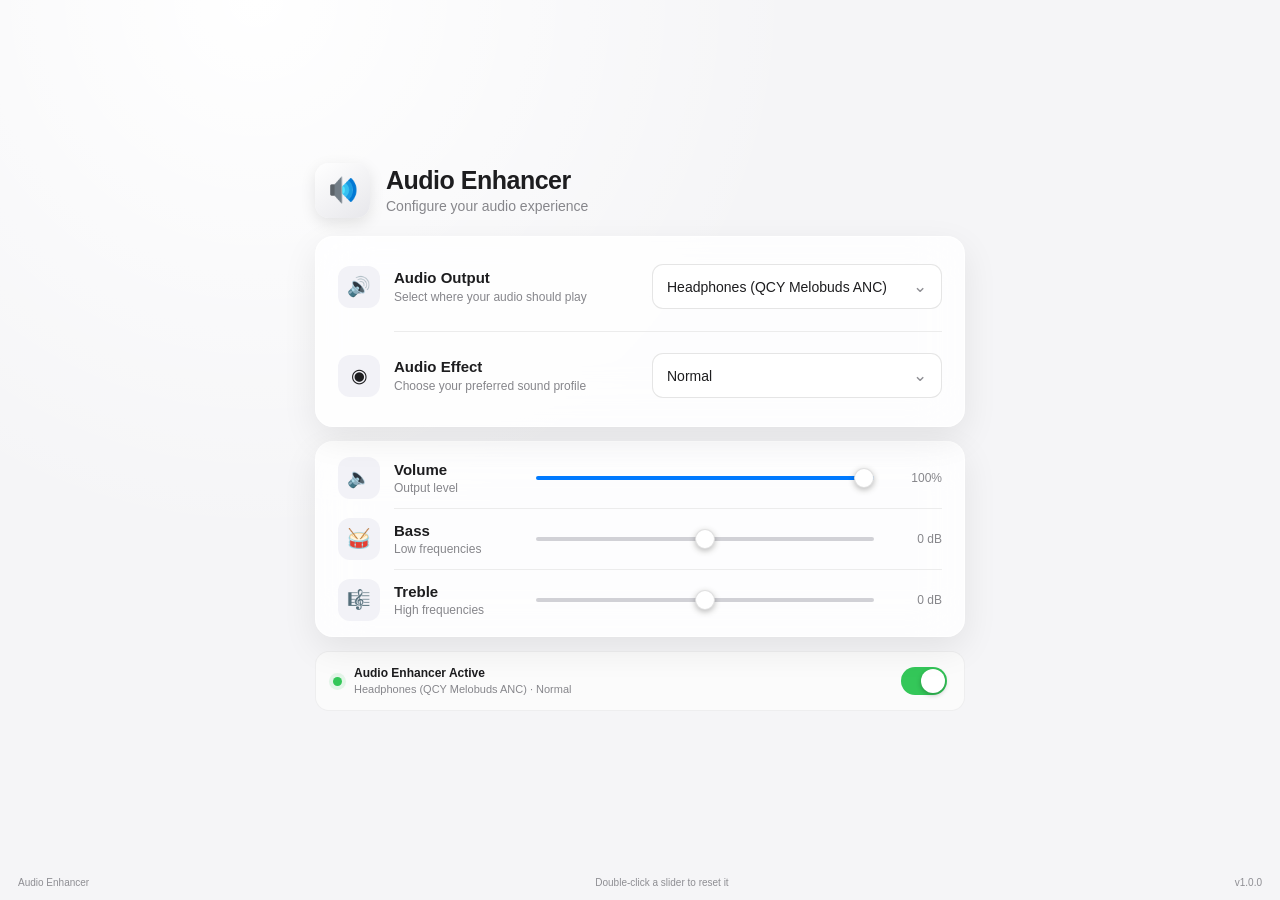
==== ui/index.html @ 145a3c52 "first commit" ====
<!DOCTYPE html>
<html lang="en">
<head>
    <meta charset="UTF-8">
    <meta name="viewport" content="width=device-width, initial-scale=1.0">

    <title>Audio Enhancer</title>

    <link rel="stylesheet" href="style.css">
</head>

<body>

    <div class="app">

        <!-- Main Content -->
        <main>

            <div class="header">
                <div class="app-icon">
                    <img src="icon.png" alt="">
                </div>

                <div>
                    <h1>Audio Enhancer</h1>
                    <p>Configure your audio experience</p>
                </div>
            </div>


            <!-- Settings Card -->
            <section class="settings-card">

                <!-- Audio Output -->
                <div class="setting">

                    <div class="setting-info">
                        <div class="setting-icon speaker">
                            <span>🔊</span>
                        </div>

                        <div>
                            <h2>Audio Output</h2>
                            <p>Select where your audio should play</p>
                        </div>
                    </div>

                    <div class="custom-select" id="outputSelect">

                        <button class="select-button">
                            <span id="outputValue">Detecting devices…</span>
                            <span class="chevron">⌄</span>
                        </button>

                        <!-- filled by updateAudioDevices() -->
                        <div class="dropdown-menu"></div>
                    </div>

                </div>


                <div class="divider"></div>


                <!-- Audio Effect -->
                <div class="setting">

                    <div class="setting-info">

                        <div class="setting-icon effect">
                            <span>◉</span>
                        </div>

                        <div>
                            <h2>Audio Effect</h2>
                            <p>Choose your preferred sound profile</p>
                        </div>

                    </div>


                    <div class="custom-select" id="effectSelect">

                        <button class="select-button">
                            <span id="effectValue">Normal</span>
                            <span class="chevron">⌄</span>
                        </button>


                        <div class="dropdown-menu">

                            <div class="dropdown-item active" data-value="Normal">
                                <div>
                                    <strong>Normal</strong>
                                    <small>Natural sound</small>
                                </div>
                                <span class="check">✓</span>
                            </div>

                            <div class="dropdown-item" data-value="3D">
                                <div>
                                    <strong>3D</strong>
                                    <small>Immersive spatial sound</small>
                                </div>
                                <span class="check">✓</span>
                            </div>

                            <div class="dropdown-item" data-value="Balanced">
                                <div>
                                    <strong>Balanced</strong>
                                    <small>Enhanced balanced audio</small>
                                </div>
                                <span class="check">✓</span>
                            </div>

                        </div>

                    </div>

                </div>

            </section>


            <!-- Sound Card: volume / bass / treble -->
            <section class="settings-card sound-card">

                <div class="slider-row">
                    <div class="setting-icon">🔈</div>
                    <div class="slider-label">
                        <h2>Volume</h2>
                        <p>Output level</p>
                    </div>
                    <input type="range" class="range" id="volume" min="0" max="100" step="1" value="100" data-default="100">
                    <span class="slider-value" id="volumeValue">100%</span>
                </div>

                <div class="divider"></div>

                <div class="slider-row">
                    <div class="setting-icon">🥁</div>
                    <div class="slider-label">
                        <h2>Bass</h2>
                        <p>Low frequencies</p>
                    </div>
                    <input type="range" class="range" id="bass" min="-10" max="10" step="1" value="0" data-default="0">
                    <span class="slider-value" id="bassValue">0 dB</span>
                </div>

                <div class="divider"></div>

                <div class="slider-row">
                    <div class="setting-icon">🎼</div>
                    <div class="slider-label">
                        <h2>Treble</h2>
                        <p>High frequencies</p>
                    </div>
                    <input type="range" class="range" id="treble" min="-10" max="10" step="1" value="0" data-default="0">
                    <span class="slider-value" id="trebleValue">0 dB</span>
                </div>

            </section>


            <!-- Current Status + Power -->
            <section class="status-card">

                <div class="status-left">

                    <div class="status-indicator idle" id="statusDot"></div>

                    <div class="status-text">
                        <span class="status-title" id="statusTitle">Starting…</span>
                        <span class="status-description" id="statusText">Please wait</span>
                    </div>

                </div>

                <label class="switch" title="Turn Audio Enhancer on / off">
                    <input type="checkbox" id="powerToggle">
                    <span class="slider"></span>
                </label>

            </section>

        </main>


        <!-- Footer -->
        <footer>
            <span>Audio Enhancer</span>
            <span>Double-click a slider to reset it</span>
            <span>v1.0.0</span>
        </footer>

    </div>


    <script src="script.js"></script>

</body>
</html>
---- ui/style.css ----
* {
    box-sizing: border-box;
    margin: 0;
    padding: 0;
}


:root {
    --background: #f5f5f7;
    --card: rgba(255, 255, 255, 0.82);

    --text: #1d1d1f;
    --secondary: #86868b;

    --border: rgba(0, 0, 0, 0.08);

    --blue: #007aff;
    --green: #34c759;
    --red: #ff3b30;
    --gray: #8e8e93;

    --shadow: 0 12px 35px rgba(0, 0, 0, 0.08);

    font-family:
        -apple-system,
        BlinkMacSystemFont,
        "SF Pro Display",
        "SF Pro Text",
        "Segoe UI",
        sans-serif;
}


body {
    width: 100vw;
    height: 100vh;

    overflow-x: hidden;
    overflow-y: auto;

    cursor: default;
    user-select: none;
    -webkit-user-select: none;

    background:
        radial-gradient(
            circle at 20% 0%,
            #ffffff 0%,
            transparent 40%
        ),
        var(--background);

    color: var(--text);
}


/* =========================
   APP
========================= */

.app {
    width: 100%;
    height: 100%;

    display: flex;
    flex-direction: column;
}


/* =========================
   MAIN
========================= */

main {
    width: min(650px, calc(100% - 48px));

    margin: auto;

    padding: 25px 0 15px;
}


/* =========================
   HEADER
========================= */

.header {
    display: flex;

    align-items: center;

    gap: 16px;

    margin-bottom: 18px;
}


.app-icon {
    width: 55px;
    height: 55px;

    display: flex;

    justify-content: center;
    align-items: center;

    border-radius: 14px;

    background:
        linear-gradient(
            145deg,
            #ffffff,
            #e7e7eb
        );

    box-shadow: 0 5px 15px rgba(0, 0, 0, 0.1);

    font-size: 27px;
}


.app-icon img {
    width: 34px;
    height: 34px;

    display: block;

    -webkit-user-drag: none;
}


.header h1 {
    font-size: 25px;

    letter-spacing: -0.5px;
}


.header p {
    margin-top: 3px;

    font-size: 14px;

    color: var(--secondary);
}


/* =========================
   SETTINGS CARD
========================= */

/*
   FIX: backdrop-filter creates a stacking context on every card,
   so the dropdown's z-index only worked INSIDE its own card and
   the next card (Volume) painted on top of it.
   Giving the top card a higher z-index than the cards below it
   lets the dropdown overlap them.
*/
.settings-card {
    position: relative;
    z-index: 20;

    padding: 6px 22px;

    background: var(--card);

    border: 1px solid rgba(255, 255, 255, 0.7);

    border-radius: 18px;

    box-shadow: var(--shadow);

    backdrop-filter: blur(25px);
    -webkit-backdrop-filter: blur(25px);
}


.setting {
    min-height: 88px;

    display: flex;

    align-items: center;

    justify-content: space-between;

    gap: 24px;
}


.setting-info {
    display: flex;

    align-items: center;

    gap: 14px;

    min-width: 0;
}


.setting-icon {
    width: 42px;
    height: 42px;

    flex-shrink: 0;

    display: flex;

    align-items: center;
    justify-content: center;

    border-radius: 12px;

    background: #f2f2f7;

    font-size: 19px;
}


.setting h2 {
    font-size: 15px;

    font-weight: 600;
}


.setting p {
    margin-top: 4px;

    font-size: 12px;

    color: var(--secondary);
}


/* =========================
   DIVIDER
========================= */

.divider {
    height: 1px;

    background: rgba(0, 0, 0, 0.07);

    margin-left: 56px;
}


/* =========================
   CUSTOM SELECT
========================= */

.custom-select {
    position: relative;

    flex-shrink: 0;

    width: 290px;
}


.select-button {
    width: 100%;

    height: 45px;

    padding: 0 14px;

    display: flex;

    align-items: center;

    justify-content: space-between;

    gap: 8px;

    border: 1px solid rgba(0, 0, 0, 0.1);

    border-radius: 11px;

    background: rgba(255, 255, 255, 0.9);

    color: var(--text);

    font-size: 14px;

    cursor: pointer;

    transition: 0.2s ease;
}


.select-button > span:first-child {
    overflow: hidden;

    text-align: left;
    text-overflow: ellipsis;
    white-space: nowrap;
}


.select-button:hover {
    border-color: rgba(0, 122, 255, 0.35);

    background: #fff;
}


.select-button:active {
    transform: scale(0.98);
}


.chevron {
    flex-shrink: 0;

    font-size: 17px;

    color: #8e8e93;

    transition: transform 0.2s ease;
}


.custom-select.open .chevron {
    transform: rotate(180deg);
}


/* =========================
   DROPDOWN
========================= */

.dropdown-menu {
    position: absolute;

    z-index: 100;

    top: calc(100% + 7px);

    left: 0;

    width: 100%;

    max-height: 270px;

    overflow-y: auto;

    padding: 6px;

    opacity: 0;

    visibility: hidden;

    pointer-events: none;

    transform:
        translateY(-6px)
        scale(0.98);

    transform-origin: top;

    background: rgba(255, 255, 255, 0.98);

    border: 1px solid rgba(0, 0, 0, 0.08);

    border-radius: 13px;

    box-shadow: 0 15px 35px rgba(0, 0, 0, 0.14);

    backdrop-filter: blur(25px);
    -webkit-backdrop-filter: blur(25px);

    transition:
        opacity 0.16s ease,
        transform 0.16s ease,
        visibility 0.16s ease;
}


.custom-select.open .dropdown-menu {
    opacity: 1;

    visibility: visible;

    pointer-events: auto;

    transform:
        translateY(0)
        scale(1);
}


.dropdown-item {
    min-height: 50px;

    padding: 8px 10px;

    display: flex;

    align-items: center;

    gap: 10px;

    border-radius: 9px;

    cursor: pointer;

    transition: background 0.15s ease;
}


.dropdown-item:hover {
    background: #f2f2f7;
}


.dropdown-item.active {
    background: #f2f2f7;
}


.dropdown-item div {
    flex: 1;

    min-width: 0;
}


.dropdown-item strong {
    display: block;

    overflow: hidden;

    font-size: 13px;

    font-weight: 500;

    text-overflow: ellipsis;
    white-space: nowrap;
}


.dropdown-item small {
    display: block;

    margin-top: 2px;

    font-size: 10px;

    color: #8e8e93;
}


.device-icon {
    width: 28px;

    flex-shrink: 0;

    text-align: center;

    font-size: 17px;
}


.check {
    color: var(--blue);

    font-size: 15px;

    opacity: 0;
}


.dropdown-item.active .check {
    opacity: 1;
}


.dropdown-empty {
    padding: 14px 10px;

    font-size: 12px;

    color: var(--secondary);
}


/* =========================
   SOUND CARD (sliders)
========================= */

.sound-card {
    margin-top: 14px;

    /* sits BELOW the settings card so the dropdown can overlap it */
    z-index: 10;
}


.slider-row {
    min-height: 60px;

    display: flex;

    align-items: center;

    gap: 14px;
}


.slider-label {
    width: 128px;

    flex-shrink: 0;
}


.slider-label h2 {
    font-size: 15px;

    font-weight: 600;
}


.slider-label p {
    margin-top: 3px;

    font-size: 12px;

    color: var(--secondary);
}


.range {
    -webkit-appearance: none;
    appearance: none;

    flex: 1;

    height: 4px;

    border-radius: 2px;

    background: #d1d1d6;

    outline: none;

    cursor: pointer;
}


.range::-webkit-slider-thumb {
    -webkit-appearance: none;
    appearance: none;

    width: 20px;
    height: 20px;

    border-radius: 50%;

    background: #fff;

    border: 1px solid rgba(0, 0, 0, 0.12);

    box-shadow: 0 2px 6px rgba(0, 0, 0, 0.28);

    transition: transform 0.12s ease;
}


.range:active::-webkit-slider-thumb {
    transform: scale(1.12);
}


.slider-value {
    width: 54px;

    flex-shrink: 0;

    text-align: right;

    font-size: 12px;

    font-variant-numeric: tabular-nums;

    color: var(--secondary);
}


/* =========================
   STATUS CARD
========================= */

.status-card {
    position: relative;
    z-index: 1;

    margin-top: 14px;

    padding: 14px 17px;

    display: flex;

    align-items: center;

    justify-content: space-between;

    gap: 16px;

    border-radius: 14px;

    background: rgba(255, 255, 255, 0.55);

    border: 1px solid rgba(0, 0, 0, 0.05);
}


.status-left {
    display: flex;

    align-items: center;

    gap: 12px;

    min-width: 0;
}


.status-indicator {
    width: 9px;
    height: 9px;

    flex-shrink: 0;

    border-radius: 50%;

    transition:
        background 0.2s ease,
        box-shadow 0.2s ease;
}


.status-indicator.active {
    background: var(--green);

    box-shadow: 0 0 0 4px rgba(52, 199, 89, 0.12);
}


.status-indicator.idle {
    background: var(--gray);

    box-shadow: 0 0 0 4px rgba(142, 142, 147, 0.14);
}


.status-indicator.error {
    background: var(--red);

    box-shadow: 0 0 0 4px rgba(255, 59, 48, 0.14);
}


.status-text {
    display: flex;

    flex-direction: column;

    gap: 2px;

    min-width: 0;
}


.status-title {
    font-size: 12px;

    font-weight: 600;
}


.status-description {
    font-size: 11px;

    line-height: 1.35;

    color: var(--secondary);
}


/* =========================
   POWER SWITCH
========================= */

.switch {
    position: relative;

    flex-shrink: 0;

    width: 46px;
    height: 28px;

    cursor: pointer;
}


.switch input {
    position: absolute;

    opacity: 0;

    width: 0;
    height: 0;
}


.slider {
    position: absolute;

    inset: 0;

    border-radius: 14px;

    background: #d1d1d6;

    transition: background 0.2s ease;
}


.slider::before {
    content: "";

    position: absolute;

    top: 2px;
    left: 2px;

    width: 24px;
    height: 24px;

    border-radius: 50%;

    background: #fff;

    box-shadow: 0 2px 5px rgba(0, 0, 0, 0.25);

    transition: transform 0.2s ease;
}


.switch input:checked + .slider {
    background: var(--green);
}


.switch input:checked + .slider::before {
    transform: translateX(18px);
}


/* =========================
   FOOTER
========================= */

footer {
    height: 36px;

    display: flex;

    align-items: center;

    justify-content: space-between;

    padding: 0 18px;

    color: #8e8e93;

    font-size: 10px;
}
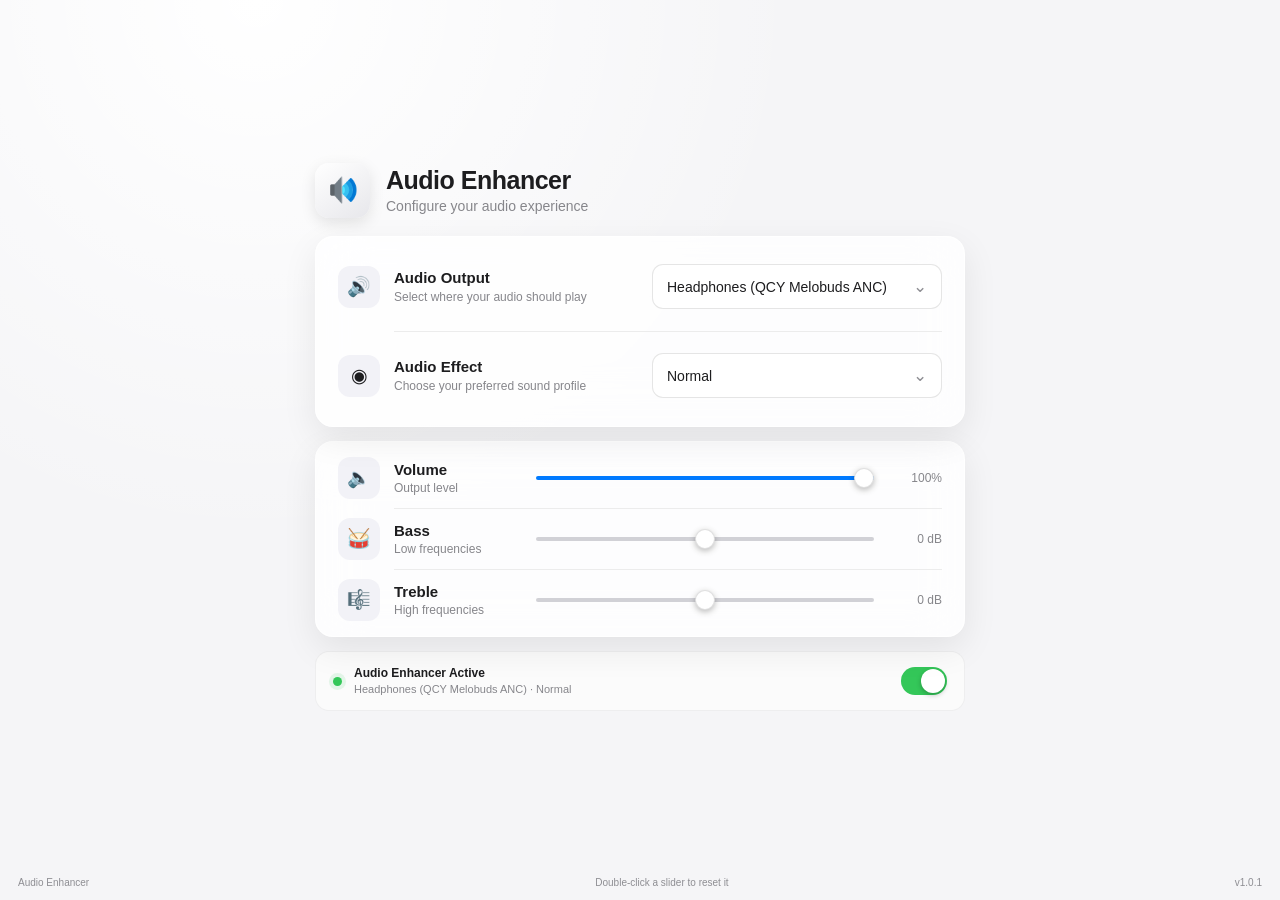
==== commit c6de926c: "updated to 1.0.2" ====
--- a/ui/index.html
+++ b/ui/index.html
@@ -190,7 +190,7 @@
         <footer>
             <span>Audio Enhancer</span>
             <span>Double-click a slider to reset it</span>
-            <span>v1.0.0</span>
+            <span>v1.0.1</span>
         </footer>
 
     </div>
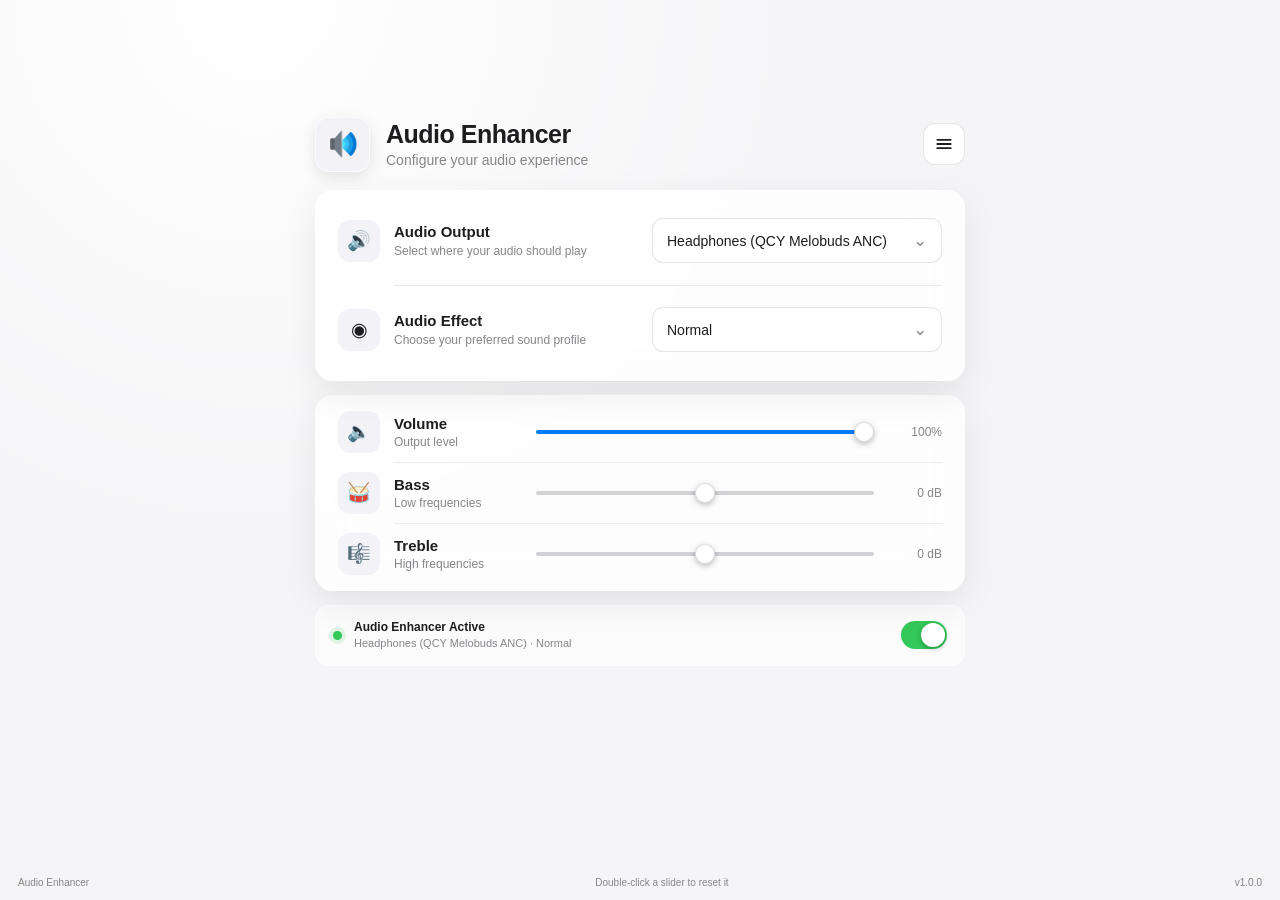
==== commit ce2cd6d3: "updated to version 1.0.2 and implemented themes and dark mode and light mode" ====
--- a/ui/index.html
+++ b/ui/index.html
@@ -1,202 +1,435 @@
-<!DOCTYPE html>
-<html lang="en">
-<head>
-    <meta charset="UTF-8">
-    <meta name="viewport" content="width=device-width, initial-scale=1.0">
+<!doctype html>
+<html lang="en" data-theme="default" data-mode="light">
+  <head>
+    <meta charset="UTF-8" />
+    <meta name="viewport" content="width=device-width, initial-scale=1.0" />
 
     <title>Audio Enhancer</title>
 
-    <link rel="stylesheet" href="style.css">
-</head>
-
-<body>
-
+    <link rel="stylesheet" href="style.css" />
+  </head>
+
+  <body>
     <div class="app">
-
-        <!-- Main Content -->
-        <main>
-
-            <div class="header">
-                <div class="app-icon">
-                    <img src="icon.png" alt="">
+      <main>
+        <!-- =====================================================
+                 MAIN VIEW
+            ====================================================== -->
+        <div id="viewMain" class="view">
+          <div class="header">
+            <div class="app-icon">
+              <img src="icon.png" alt="" />
+            </div>
+
+            <div class="header-text">
+              <h1>Audio Enhancer</h1>
+              <p>Configure your audio experience</p>
+            </div>
+
+            <!-- Hamburger menu -->
+            <div class="menu-wrap" id="menuWrap">
+              <button
+                class="icon-btn"
+                id="menuBtn"
+                type="button"
+                title="Menu"
+                aria-label="Menu"
+              >
+                <svg
+                  width="20"
+                  height="20"
+                  viewBox="0 0 24 24"
+                  fill="none"
+                  stroke="currentColor"
+                  stroke-width="2.2"
+                  stroke-linecap="round"
+                >
+                  <path d="M4 7h16M4 12h16M4 17h16" />
+                </svg>
+                <span class="badge" id="menuBadge" hidden></span>
+              </button>
+
+              <div class="menu" id="menu">
+                <button type="button" data-go="top">
+                   Settings
+                </button>
+                <button type="button" data-go="updates">
+                   Check for updates
+                </button>
+                <button type="button" data-go="about">
+                   About
+                </button>
+              </div>
+            </div>
+          </div>
+
+          <!-- New version banner (shown when an update was found) -->
+          <div class="update-banner" id="updateBanner" hidden>
+            <span class="ub-text" id="updateBannerText"
+              >A new version is available</span
+            >
+            <button type="button" class="btn small" id="updateBannerBtn">
+              View
+            </button>
+          </div>
+
+          <!-- Settings Card -->
+          <section class="settings-card">
+            <!-- Audio Output -->
+            <div class="setting">
+              <div class="setting-info">
+                <div class="setting-icon speaker">
+                  <span>🔊</span>
                 </div>
 
                 <div>
-                    <h1>Audio Enhancer</h1>
-                    <p>Configure your audio experience</p>
+                  <h2>Audio Output</h2>
+                  <p>Select where your audio should play</p>
                 </div>
-            </div>
-
-
-            <!-- Settings Card -->
-            <section class="settings-card">
-
-                <!-- Audio Output -->
-                <div class="setting">
-
-                    <div class="setting-info">
-                        <div class="setting-icon speaker">
-                            <span>🔊</span>
-                        </div>
-
-                        <div>
-                            <h2>Audio Output</h2>
-                            <p>Select where your audio should play</p>
-                        </div>
+              </div>
+
+              <div class="custom-select" id="outputSelect">
+                <button class="select-button">
+                  <span id="outputValue">Detecting devices…</span>
+                  <span class="chevron">⌄</span>
+                </button>
+
+                <!-- filled by updateAudioDevices() -->
+                <div class="dropdown-menu"></div>
+              </div>
+            </div>
+
+            <div class="divider"></div>
+
+            <!-- Audio Effect -->
+            <div class="setting">
+              <div class="setting-info">
+                <div class="setting-icon effect">
+                  <span>◉</span>
+                </div>
+
+                <div>
+                  <h2>Audio Effect</h2>
+                  <p>Choose your preferred sound profile</p>
+                </div>
+              </div>
+
+              <div class="custom-select" id="effectSelect">
+                <button class="select-button">
+                  <span id="effectValue">Normal</span>
+                  <span class="chevron">⌄</span>
+                </button>
+
+                <div class="dropdown-menu">
+                  <div class="dropdown-item active" data-value="Normal">
+                    <div>
+                      <strong>Normal</strong>
+                      <small>Natural sound</small>
                     </div>
-
-                    <div class="custom-select" id="outputSelect">
-
-                        <button class="select-button">
-                            <span id="outputValue">Detecting devices…</span>
-                            <span class="chevron">⌄</span>
-                        </button>
-
-                        <!-- filled by updateAudioDevices() -->
-                        <div class="dropdown-menu"></div>
+                    <span class="check">✓</span>
+                  </div>
+
+                  <div class="dropdown-item" data-value="3D">
+                    <div>
+                      <strong>3D</strong>
+                      <small>Immersive spatial sound</small>
                     </div>
-
+                    <span class="check">✓</span>
+                  </div>
+
+                  <div class="dropdown-item" data-value="Balanced">
+                    <div>
+                      <strong>Balanced</strong>
+                      <small>Enhanced balanced audio</small>
+                    </div>
+                    <span class="check">✓</span>
+                  </div>
                 </div>
-
-
-                <div class="divider"></div>
-
-
-                <!-- Audio Effect -->
-                <div class="setting">
-
-                    <div class="setting-info">
-
-                        <div class="setting-icon effect">
-                            <span>◉</span>
-                        </div>
-
-                        <div>
-                            <h2>Audio Effect</h2>
-                            <p>Choose your preferred sound profile</p>
-                        </div>
-
-                    </div>
-
-
-                    <div class="custom-select" id="effectSelect">
-
-                        <button class="select-button">
-                            <span id="effectValue">Normal</span>
-                            <span class="chevron">⌄</span>
-                        </button>
-
-
-                        <div class="dropdown-menu">
-
-                            <div class="dropdown-item active" data-value="Normal">
-                                <div>
-                                    <strong>Normal</strong>
-                                    <small>Natural sound</small>
-                                </div>
-                                <span class="check">✓</span>
-                            </div>
-
-                            <div class="dropdown-item" data-value="3D">
-                                <div>
-                                    <strong>3D</strong>
-                                    <small>Immersive spatial sound</small>
-                                </div>
-                                <span class="check">✓</span>
-                            </div>
-
-                            <div class="dropdown-item" data-value="Balanced">
-                                <div>
-                                    <strong>Balanced</strong>
-                                    <small>Enhanced balanced audio</small>
-                                </div>
-                                <span class="check">✓</span>
-                            </div>
-
-                        </div>
-
-                    </div>
-
-                </div>
-
-            </section>
-
-
-            <!-- Sound Card: volume / bass / treble -->
-            <section class="settings-card sound-card">
-
-                <div class="slider-row">
-                    <div class="setting-icon">🔈</div>
-                    <div class="slider-label">
-                        <h2>Volume</h2>
-                        <p>Output level</p>
-                    </div>
-                    <input type="range" class="range" id="volume" min="0" max="100" step="1" value="100" data-default="100">
-                    <span class="slider-value" id="volumeValue">100%</span>
-                </div>
-
-                <div class="divider"></div>
-
-                <div class="slider-row">
-                    <div class="setting-icon">🥁</div>
-                    <div class="slider-label">
-                        <h2>Bass</h2>
-                        <p>Low frequencies</p>
-                    </div>
-                    <input type="range" class="range" id="bass" min="-10" max="10" step="1" value="0" data-default="0">
-                    <span class="slider-value" id="bassValue">0 dB</span>
-                </div>
-
-                <div class="divider"></div>
-
-                <div class="slider-row">
-                    <div class="setting-icon">🎼</div>
-                    <div class="slider-label">
-                        <h2>Treble</h2>
-                        <p>High frequencies</p>
-                    </div>
-                    <input type="range" class="range" id="treble" min="-10" max="10" step="1" value="0" data-default="0">
-                    <span class="slider-value" id="trebleValue">0 dB</span>
-                </div>
-
-            </section>
-
-
-            <!-- Current Status + Power -->
-            <section class="status-card">
-
-                <div class="status-left">
-
-                    <div class="status-indicator idle" id="statusDot"></div>
-
-                    <div class="status-text">
-                        <span class="status-title" id="statusTitle">Starting…</span>
-                        <span class="status-description" id="statusText">Please wait</span>
-                    </div>
-
-                </div>
-
-                <label class="switch" title="Turn Audio Enhancer on / off">
-                    <input type="checkbox" id="powerToggle">
-                    <span class="slider"></span>
-                </label>
-
-            </section>
-
-        </main>
-
-
-        <!-- Footer -->
-        <footer>
-            <span>Audio Enhancer</span>
-            <span>Double-click a slider to reset it</span>
-            <span>v1.0.1</span>
-        </footer>
-
+              </div>
+            </div>
+          </section>
+
+          <!-- Sound Card: volume / bass / treble -->
+          <section class="settings-card sound-card">
+            <div class="slider-row">
+              <div class="setting-icon">🔈</div>
+              <div class="slider-label">
+                <h2>Volume</h2>
+                <p>Output level</p>
+              </div>
+              <input
+                type="range"
+                class="range"
+                id="volume"
+                min="0"
+                max="100"
+                step="1"
+                value="100"
+                data-default="100"
+              />
+              <span class="slider-value" id="volumeValue">100%</span>
+            </div>
+
+            <div class="divider"></div>
+
+            <div class="slider-row">
+              <div class="setting-icon">🥁</div>
+              <div class="slider-label">
+                <h2>Bass</h2>
+                <p>Low frequencies</p>
+              </div>
+              <input
+                type="range"
+                class="range"
+                id="bass"
+                min="-10"
+                max="10"
+                step="1"
+                value="0"
+                data-default="0"
+              />
+              <span class="slider-value" id="bassValue">0 dB</span>
+            </div>
+
+            <div class="divider"></div>
+
+            <div class="slider-row">
+              <div class="setting-icon">🎼</div>
+              <div class="slider-label">
+                <h2>Treble</h2>
+                <p>High frequencies</p>
+              </div>
+              <input
+                type="range"
+                class="range"
+                id="treble"
+                min="-10"
+                max="10"
+                step="1"
+                value="0"
+                data-default="0"
+              />
+              <span class="slider-value" id="trebleValue">0 dB</span>
+            </div>
+          </section>
+
+          <!-- Current Status + Power -->
+          <section class="status-card">
+            <div class="status-left">
+              <div class="status-indicator idle" id="statusDot"></div>
+
+              <div class="status-text">
+                <span class="status-title" id="statusTitle">Starting…</span>
+                <span class="status-description" id="statusText"
+                  >Please wait</span
+                >
+              </div>
+            </div>
+
+            <label class="switch power" title="Turn Audio Enhancer on / off">
+              <input type="checkbox" id="powerToggle" />
+              <span class="slider"></span>
+            </label>
+          </section>
+        </div>
+
+        <!-- =====================================================
+                 SETTINGS VIEW
+            ====================================================== -->
+        <div id="viewSettings" class="view" hidden>
+          <div class="header">
+            <button
+              class="icon-btn"
+              id="backBtn"
+              type="button"
+              title="Back"
+              aria-label="Back"
+            >
+              <svg
+                width="20"
+                height="20"
+                viewBox="0 0 24 24"
+                fill="none"
+                stroke="currentColor"
+                stroke-width="2.4"
+                stroke-linecap="round"
+                stroke-linejoin="round"
+              >
+                <path d="M15 5l-7 7 7 7" />
+              </svg>
+            </button>
+
+            <div class="header-text">
+              <h1>Settings</h1>
+              <p>Appearance, updates and about</p>
+            </div>
+          </div>
+
+          <!-- Appearance -->
+          <section class="settings-card pad" id="secAppearance">
+            <h3 class="section-title">Appearance</h3>
+
+            <div class="block">
+              <div class="block-head">
+                <h2>Mode</h2>
+                <p>Light, dark, or follow Windows</p>
+              </div>
+              <div class="segmented" id="modeSeg">
+                <button type="button" data-mode="system">System</button>
+                <button type="button" data-mode="light">Light</button>
+                <button type="button" data-mode="dark">Dark</button>
+              </div>
+            </div>
+
+            <div class="divider flush"></div>
+
+            <div class="block">
+              <div class="block-head">
+                <h2>Theme</h2>
+                <p>
+                  Every theme has a light and a dark version. The version
+                  follows the mode above.
+                </p>
+              </div>
+              <div class="theme-grid" id="themeGrid"></div>
+            </div>
+          </section>
+
+          <!-- General -->
+          <section class="settings-card pad" id="secGeneral">
+            <h3 class="section-title">General</h3>
+
+            <div class="row">
+              <div class="row-text">
+                <h2>Start with Windows</h2>
+                <p>Start hidden in the system tray when you sign in</p>
+              </div>
+              <label class="switch">
+                <input type="checkbox" id="autostartToggle" />
+                <span class="slider"></span>
+              </label>
+            </div>
+
+            <div class="divider flush"></div>
+
+            <div class="row">
+              <div class="row-text">
+                <h2>Check for updates automatically</h2>
+                <p>When the app starts, and every 12 hours while it runs</p>
+              </div>
+              <label class="switch">
+                <input type="checkbox" id="checkUpdatesToggle" />
+                <span class="slider"></span>
+              </label>
+            </div>
+          </section>
+
+          <!-- Updates -->
+          <section class="settings-card pad" id="secUpdates">
+            <h3 class="section-title">Updates</h3>
+
+            <div class="row">
+              <div class="row-text">
+                <h2>Current version</h2>
+                <p id="updStatus">Not checked yet</p>
+              </div>
+              <span class="pill" id="curVersion">v1.0.0</span>
+            </div>
+
+            <div class="progress" id="updProgress" hidden>
+              <div class="progress-bar" id="updProgressBar"></div>
+            </div>
+
+            <div class="notes" id="updNotes" hidden></div>
+
+            <div class="btn-row">
+              <button type="button" class="btn" id="btnCheck">
+                Check for updates
+              </button>
+              <button type="button" class="btn primary" id="btnInstall" hidden>
+                Download &amp; install
+              </button>
+              <button
+                type="button"
+                class="btn"
+                id="btnReleases"
+                data-url="https://github.com/mahfuz0712/audioEnhancer/releases"
+                hidden
+              >
+                Open releases page
+              </button>
+            </div>
+          </section>
+
+          <!-- About -->
+          <section class="settings-card pad" id="secAbout">
+            <h3 class="section-title">About</h3>
+
+            <div class="about-head">
+              <div class="app-icon big">
+                <img src="icon.png" alt="" />
+              </div>
+              <div>
+                <h2 class="about-name">Audio Enhancer</h2>
+                <p class="about-sub">
+                  Version <span id="aboutVersion">1.0.0</span>
+                </p>
+              </div>
+            </div>
+
+            <p class="about-text">
+              A system-wide sound enhancer for Windows. It routes your audio
+              through a virtual device, applies the effect, volume, bass and
+              treble you choose, and plays it on your real speakers or
+              headphones.
+            </p>
+
+            <div class="link-list">
+              <button
+                type="button"
+                class="link"
+                data-url="https://github.com/mahfuz0712/audioEnhancer"
+              >
+                <span>GitHub repository</span><span class="arrow">↗</span>
+              </button>
+              <button
+                type="button"
+                class="link"
+                data-url="https://github.com/mahfuz0712/audioEnhancer/releases"
+              >
+                <span>Releases &amp; changelog</span
+                ><span class="arrow">↗</span>
+              </button>
+              <button
+                type="button"
+                class="link"
+                data-url="https://github.com/mahfuz0712/audioEnhancer/issues"
+              >
+                <span>Report a problem</span><span class="arrow">↗</span>
+              </button>
+              <button
+                type="button"
+                class="link"
+                data-url="https://vb-audio.com/Cable/"
+              >
+                <span>VB-CABLE virtual audio device (VB-Audio)</span
+                ><span class="arrow">↗</span>
+              </button>
+            </div>
+
+            <p class="about-foot">Made by Mohammad Mahfuz Rahman</p>
+          </section>
+        </div>
+      </main>
+
+      <!-- Footer -->
+      <footer>
+        <span>Audio Enhancer</span>
+        <span id="footerHint">Double-click a slider to reset it</span>
+        <span id="footerVersion">v1.0.0</span>
+      </footer>
     </div>
 
-
     <script src="script.js"></script>
-
-</body>
-</html>+  </body>
+</html>
--- a/ui/style.css
+++ b/ui/style.css
@@ -5,21 +5,228 @@
 }
 
 
+/* =========================================================
+   THEMES
+   Every theme has a light and a dark version.
+   <html data-theme="dracula" data-mode="dark">  ->  Dracula (dark)
+   data-mode is always "light" or "dark" (script.js resolves "system").
+   Add a new theme: copy one pair of blocks below + add it to THEMES in script.js.
+
+   --bg / --glow   page background (+ soft light in the corner)
+   --card          card background          --card-border  card outline
+   --text / --sub  main / secondary text    --accent       sliders, ticks, active items
+   --on-accent     text on top of --accent  --icon         icon tiles
+   --divider       lines between rows       --track        empty slider track
+   --field         dropdown button / chips  --field-border outline of those
+   --hover         hovered row              --menu         dropdown / menu background
+   --shadow        card shadow              --status       status card background
+========================================================= */
+
+/* ---- Default (blue) ---- */
+[data-theme="default"][data-mode="light"] {
+    --bg: #f5f5f7; --glow: #ffffff;
+    --card: rgba(255,255,255,0.82); --card-border: rgba(255,255,255,0.7);
+    --text: #1d1d1f; --sub: #86868b;
+    --accent: #007aff; --on-accent: #ffffff;
+    --icon: #f2f2f7; --divider: rgba(0,0,0,0.07); --track: #d1d1d6;
+    --field: rgba(255,255,255,0.9); --field-border: rgba(0,0,0,0.10);
+    --hover: #f2f2f7; --menu: rgba(255,255,255,0.98);
+    --shadow: 0 12px 35px rgba(0,0,0,0.08); --status: rgba(255,255,255,0.55);
+}
+[data-theme="default"][data-mode="dark"] {
+    --bg: #111114; --glow: #2a2a31;
+    --card: rgba(44,44,48,0.78); --card-border: rgba(255,255,255,0.08);
+    --text: #f5f5f7; --sub: #98989f;
+    --accent: #0a84ff; --on-accent: #ffffff;
+    --icon: #3a3a3e; --divider: rgba(255,255,255,0.08); --track: #48484c;
+    --field: rgba(58,58,62,0.9); --field-border: rgba(255,255,255,0.12);
+    --hover: #3a3a3e; --menu: #2c2c2e;
+    --shadow: 0 12px 35px rgba(0,0,0,0.40); --status: rgba(44,44,48,0.55);
+}
+
+/* ---- Dracula (dark) / Alucard (light) ---- */
+[data-theme="dracula"][data-mode="light"] {
+    --bg: #fffbeb; --glow: #ffffff;
+    --card: rgba(255,255,255,0.72); --card-border: rgba(255,255,255,0.8);
+    --text: #1f1f1f; --sub: #6c664b;
+    --accent: #644ac9; --on-accent: #ffffff;
+    --icon: #efe9d1; --divider: rgba(31,31,31,0.09); --track: #cfcfde;
+    --field: rgba(255,255,255,0.85); --field-border: rgba(31,31,31,0.14);
+    --hover: #efe9d1; --menu: #fffdf4;
+    --shadow: 0 12px 35px rgba(60,50,20,0.10); --status: rgba(255,255,255,0.5);
+}
+[data-theme="dracula"][data-mode="dark"] {
+    --bg: #282a36; --glow: #3a3d4f;
+    --card: rgba(68,71,90,0.55); --card-border: rgba(248,248,242,0.08);
+    --text: #f8f8f2; --sub: #a3a7c4;
+    --accent: #bd93f9; --on-accent: #1e1f29;
+    --icon: #44475a; --divider: rgba(248,248,242,0.08); --track: #4d5068;
+    --field: rgba(68,71,90,0.8); --field-border: rgba(248,248,242,0.14);
+    --hover: #44475a; --menu: #343746;
+    --shadow: 0 12px 35px rgba(0,0,0,0.40); --status: rgba(68,71,90,0.4);
+}
+
+/* ---- White (clean monochrome) ---- */
+[data-theme="white"][data-mode="light"] {
+    --bg: #ffffff; --glow: #ffffff;
+    --card: #ffffff; --card-border: rgba(0,0,0,0.07);
+    --text: #111111; --sub: #6b6b6b;
+    --accent: #111111; --on-accent: #ffffff;
+    --icon: #f4f4f4; --divider: rgba(0,0,0,0.07); --track: #dcdcdc;
+    --field: #ffffff; --field-border: rgba(0,0,0,0.14);
+    --hover: #f4f4f4; --menu: #ffffff;
+    --shadow: 0 6px 24px rgba(0,0,0,0.07); --status: #fafafa;
+}
+[data-theme="white"][data-mode="dark"] {
+    --bg: #0d0d0d; --glow: #1b1b1b;
+    --card: #161616; --card-border: rgba(255,255,255,0.09);
+    --text: #fafafa; --sub: #8a8a8a;
+    --accent: #ffffff; --on-accent: #111111;
+    --icon: #232323; --divider: rgba(255,255,255,0.08); --track: #3a3a3a;
+    --field: #1c1c1c; --field-border: rgba(255,255,255,0.14);
+    --hover: #232323; --menu: #1c1c1c;
+    --shadow: 0 6px 24px rgba(0,0,0,0.5); --status: #131313;
+}
+
+/* ---- Nord ---- */
+[data-theme="nord"][data-mode="light"] {
+    --bg: #eceff4; --glow: #f9fafc;
+    --card: rgba(255,255,255,0.8); --card-border: rgba(255,255,255,0.8);
+    --text: #2e3440; --sub: #6b7689;
+    --accent: #5e81ac; --on-accent: #ffffff;
+    --icon: #e5e9f0; --divider: rgba(46,52,64,0.08); --track: #cdd3df;
+    --field: rgba(255,255,255,0.9); --field-border: rgba(46,52,64,0.14);
+    --hover: #e5e9f0; --menu: #fbfcfd;
+    --shadow: 0 12px 35px rgba(46,52,64,0.10); --status: rgba(255,255,255,0.55);
+}
+[data-theme="nord"][data-mode="dark"] {
+    --bg: #2e3440; --glow: #3f4859;
+    --card: rgba(59,66,82,0.7); --card-border: rgba(236,239,244,0.08);
+    --text: #eceff4; --sub: #9aa5b8;
+    --accent: #88c0d0; --on-accent: #1f2933;
+    --icon: #434c5e; --divider: rgba(236,239,244,0.08); --track: #4c566a;
+    --field: rgba(67,76,94,0.8); --field-border: rgba(236,239,244,0.14);
+    --hover: #434c5e; --menu: #3b4252;
+    --shadow: 0 12px 35px rgba(0,0,0,0.35); --status: rgba(59,66,82,0.45);
+}
+
+/* ---- Midnight (deep blue) ---- */
+[data-theme="midnight"][data-mode="light"] {
+    --bg: #eef2ff; --glow: #ffffff;
+    --card: rgba(255,255,255,0.8); --card-border: rgba(255,255,255,0.8);
+    --text: #14193a; --sub: #5c6590;
+    --accent: #3a5bd9; --on-accent: #ffffff;
+    --icon: #e3e9ff; --divider: rgba(20,25,58,0.08); --track: #c9d2f2;
+    --field: rgba(255,255,255,0.9); --field-border: rgba(20,25,58,0.14);
+    --hover: #e3e9ff; --menu: #ffffff;
+    --shadow: 0 12px 35px rgba(20,25,90,0.10); --status: rgba(255,255,255,0.55);
+}
+[data-theme="midnight"][data-mode="dark"] {
+    --bg: #0a0e1a; --glow: #18213d;
+    --card: rgba(20,27,48,0.75); --card-border: rgba(150,170,255,0.10);
+    --text: #e6ebff; --sub: #8791b3;
+    --accent: #5b8cff; --on-accent: #ffffff;
+    --icon: #1c2540; --divider: rgba(150,170,255,0.09); --track: #2a3556;
+    --field: rgba(28,37,64,0.85); --field-border: rgba(150,170,255,0.16);
+    --hover: #1c2540; --menu: #141b30;
+    --shadow: 0 12px 35px rgba(0,0,0,0.5); --status: rgba(20,27,48,0.5);
+}
+
+/* ---- Red Velvet ---- */
+[data-theme="red-velvet"][data-mode="light"] {
+    --bg: #fff1f2; --glow: #ffffff;
+    --card: rgba(255,255,255,0.8); --card-border: rgba(255,255,255,0.8);
+    --text: #3b0d14; --sub: #9a5a63;
+    --accent: #b3122b; --on-accent: #ffffff;
+    --icon: #fde1e4; --divider: rgba(59,13,20,0.08); --track: #f0c3c9;
+    --field: rgba(255,255,255,0.9); --field-border: rgba(59,13,20,0.14);
+    --hover: #fde1e4; --menu: #fff8f8;
+    --shadow: 0 12px 35px rgba(179,18,43,0.12); --status: rgba(255,255,255,0.55);
+}
+[data-theme="red-velvet"][data-mode="dark"] {
+    --bg: #1a0508; --glow: #3f0f17;
+    --card: rgba(70,15,25,0.6); --card-border: rgba(255,170,180,0.10);
+    --text: #fde8ea; --sub: #c99aa0;
+    --accent: #e0314b; --on-accent: #ffffff;
+    --icon: #5a1a24; --divider: rgba(255,170,180,0.10); --track: #5c2a32;
+    --field: rgba(90,26,36,0.7); --field-border: rgba(255,170,180,0.16);
+    --hover: #5a1a24; --menu: #2e0a10;
+    --shadow: 0 12px 35px rgba(0,0,0,0.5); --status: rgba(70,15,25,0.45);
+}
+
+/* ---- Amber (warm orange) ---- */
+[data-theme="amber"][data-mode="light"] {
+    --bg: #fff8ec; --glow: #ffffff;
+    --card: rgba(255,255,255,0.8); --card-border: rgba(255,255,255,0.8);
+    --text: #3a2506; --sub: #94703a;
+    --accent: #e07b00; --on-accent: #ffffff;
+    --icon: #fdecd0; --divider: rgba(58,37,6,0.08); --track: #f0d9b0;
+    --field: rgba(255,255,255,0.9); --field-border: rgba(58,37,6,0.14);
+    --hover: #fdecd0; --menu: #fffaf2;
+    --shadow: 0 12px 35px rgba(224,123,0,0.12); --status: rgba(255,255,255,0.55);
+}
+[data-theme="amber"][data-mode="dark"] {
+    --bg: #1a1207; --glow: #3d2a0a;
+    --card: rgba(60,40,12,0.6); --card-border: rgba(255,200,120,0.10);
+    --text: #fff3df; --sub: #c9a878;
+    --accent: #ffa116; --on-accent: #2a1a00;
+    --icon: #4a3410; --divider: rgba(255,200,120,0.10); --track: #5a4220;
+    --field: rgba(74,52,16,0.7); --field-border: rgba(255,200,120,0.16);
+    --hover: #4a3410; --menu: #2e1f0a;
+    --shadow: 0 12px 35px rgba(0,0,0,0.5); --status: rgba(60,40,12,0.45);
+}
+
+/* ---- Ocean (teal blue) ---- */
+[data-theme="ocean"][data-mode="light"] {
+    --bg: #eaf8fd; --glow: #ffffff;
+    --card: rgba(255,255,255,0.8); --card-border: rgba(255,255,255,0.8);
+    --text: #08303f; --sub: #4f8296;
+    --accent: #0a84b8; --on-accent: #ffffff;
+    --icon: #d5f0f9; --divider: rgba(8,48,63,0.08); --track: #b4dcea;
+    --field: rgba(255,255,255,0.9); --field-border: rgba(8,48,63,0.14);
+    --hover: #d5f0f9; --menu: #f6fcff;
+    --shadow: 0 12px 35px rgba(10,132,184,0.12); --status: rgba(255,255,255,0.55);
+}
+[data-theme="ocean"][data-mode="dark"] {
+    --bg: #06161f; --glow: #0f3a4e;
+    --card: rgba(12,45,62,0.6); --card-border: rgba(140,220,255,0.10);
+    --text: #e3f6ff; --sub: #88b4c6;
+    --accent: #22b8e8; --on-accent: #04202b;
+    --icon: #124357; --divider: rgba(140,220,255,0.10); --track: #1f5469;
+    --field: rgba(16,58,78,0.7); --field-border: rgba(140,220,255,0.16);
+    --hover: #124357; --menu: #0c2d3e;
+    --shadow: 0 12px 35px rgba(0,0,0,0.5); --status: rgba(12,45,62,0.45);
+}
+
+/* ---- Forest (green) ---- */
+[data-theme="forest"][data-mode="light"] {
+    --bg: #eef8f0; --glow: #ffffff;
+    --card: rgba(255,255,255,0.8); --card-border: rgba(255,255,255,0.8);
+    --text: #0f2e1a; --sub: #53795f;
+    --accent: #1f9d4d; --on-accent: #ffffff;
+    --icon: #dcf1e2; --divider: rgba(15,46,26,0.08); --track: #bcdcc7;
+    --field: rgba(255,255,255,0.9); --field-border: rgba(15,46,26,0.14);
+    --hover: #dcf1e2; --menu: #f8fdf9;
+    --shadow: 0 12px 35px rgba(31,157,77,0.12); --status: rgba(255,255,255,0.55);
+}
+[data-theme="forest"][data-mode="dark"] {
+    --bg: #08140d; --glow: #14392a;
+    --card: rgba(18,50,32,0.6); --card-border: rgba(150,240,180,0.10);
+    --text: #e6f7ea; --sub: #8fb59b;
+    --accent: #3ecf6e; --on-accent: #04210f;
+    --icon: #1a4630; --divider: rgba(150,240,180,0.10); --track: #2b5c42;
+    --field: rgba(24,64,42,0.7); --field-border: rgba(150,240,180,0.16);
+    --hover: #1a4630; --menu: #102a1b;
+    --shadow: 0 12px 35px rgba(0,0,0,0.5); --status: rgba(18,50,32,0.45);
+}
+
+
 :root {
-    --background: #f5f5f7;
-    --card: rgba(255, 255, 255, 0.82);
-
-    --text: #1d1d1f;
-    --secondary: #86868b;
-
-    --border: rgba(0, 0, 0, 0.08);
-
-    --blue: #007aff;
     --green: #34c759;
     --red: #ff3b30;
     --gray: #8e8e93;
 
-    --shadow: 0 12px 35px rgba(0, 0, 0, 0.08);
+    color-scheme: light;
 
     font-family:
         -apple-system,
@@ -30,6 +237,14 @@
         sans-serif;
 }
 
+:root[data-mode="dark"] {
+    color-scheme: dark;
+}
+
+[hidden] {
+    display: none !important;
+}
+
 
 body {
     width: 100vw;
@@ -45,12 +260,14 @@
     background:
         radial-gradient(
             circle at 20% 0%,
-            #ffffff 0%,
+            var(--glow) 0%,
             transparent 40%
         ),
-        var(--background);
+        var(--bg);
 
     color: var(--text);
+
+    transition: background-color 0.25s ease, color 0.25s ease;
 }
 
 
@@ -60,7 +277,7 @@
 
 .app {
     width: 100%;
-    height: 100%;
+    min-height: 100%;
 
     display: flex;
     flex-direction: column;
@@ -85,6 +302,9 @@
 ========================= */
 
 .header {
+    position: relative;
+    z-index: 50; /* the hamburger menu must open above the cards */
+
     display: flex;
 
     align-items: center;
@@ -92,6 +312,12 @@
     gap: 16px;
 
     margin-bottom: 18px;
+}
+
+
+.header-text {
+    flex: 1;
+    min-width: 0;
 }
 
 
@@ -99,6 +325,8 @@
     width: 55px;
     height: 55px;
 
+    flex-shrink: 0;
+
     display: flex;
 
     justify-content: center;
@@ -106,16 +334,19 @@
 
     border-radius: 14px;
 
-    background:
-        linear-gradient(
-            145deg,
-            #ffffff,
-            #e7e7eb
-        );
-
-    box-shadow: 0 5px 15px rgba(0, 0, 0, 0.1);
+    background: var(--icon);
+
+    border: 1px solid var(--card-border);
+
+    box-shadow: 0 5px 15px rgba(0, 0, 0, 0.10);
 
     font-size: 27px;
+}
+
+
+.app-icon.big {
+    width: 64px;
+    height: 64px;
 }
 
 
@@ -129,6 +360,12 @@
 }
 
 
+.app-icon.big img {
+    width: 40px;
+    height: 40px;
+}
+
+
 .header h1 {
     font-size: 25px;
 
@@ -141,7 +378,184 @@
 
     font-size: 14px;
 
-    color: var(--secondary);
+    color: var(--sub);
+}
+
+
+/* =========================
+   ICON BUTTON + HAMBURGER MENU
+========================= */
+
+.icon-btn {
+    position: relative;
+
+    width: 42px;
+    height: 42px;
+
+    flex-shrink: 0;
+
+    display: flex;
+
+    align-items: center;
+    justify-content: center;
+
+    border: 1px solid var(--field-border);
+
+    border-radius: 12px;
+
+    background: var(--field);
+
+    color: var(--text);
+
+    cursor: pointer;
+
+    transition: 0.2s ease;
+}
+
+
+.icon-btn:hover {
+    border-color: var(--accent);
+}
+
+
+.icon-btn:active {
+    transform: scale(0.95);
+}
+
+
+.badge {
+    position: absolute;
+
+    top: 7px;
+    right: 7px;
+
+    width: 9px;
+    height: 9px;
+
+    border-radius: 50%;
+
+    background: var(--red);
+
+    border: 2px solid var(--field);
+}
+
+
+.menu-wrap {
+    position: relative;
+}
+
+
+.menu {
+    position: absolute;
+
+    z-index: 200;
+
+    top: calc(100% + 8px);
+    right: 0;
+
+    min-width: 210px;
+
+    padding: 6px;
+
+    opacity: 0;
+    visibility: hidden;
+    pointer-events: none;
+
+    transform: translateY(-6px) scale(0.98);
+    transform-origin: top right;
+
+    background: var(--menu);
+
+    border: 1px solid var(--field-border);
+
+    border-radius: 13px;
+
+    box-shadow: 0 15px 35px rgba(0, 0, 0, 0.18);
+
+    transition:
+        opacity 0.16s ease,
+        transform 0.16s ease,
+        visibility 0.16s ease;
+}
+
+
+.menu.open {
+    opacity: 1;
+    visibility: visible;
+    pointer-events: auto;
+
+    transform: translateY(0) scale(1);
+}
+
+
+.menu button {
+    width: 100%;
+
+    padding: 10px 12px;
+
+    display: flex;
+
+    align-items: center;
+
+    gap: 10px;
+
+    border: none;
+
+    border-radius: 9px;
+
+    background: transparent;
+
+    color: var(--text);
+
+    font-size: 14px;
+
+    text-align: left;
+
+    cursor: pointer;
+}
+
+
+.menu button:hover {
+    background: var(--hover);
+}
+
+
+.mi {
+    width: 22px;
+
+    text-align: center;
+}
+
+
+/* =========================
+   UPDATE BANNER
+========================= */
+
+.update-banner {
+    margin-bottom: 14px;
+
+    padding: 10px 12px 10px 16px;
+
+    display: flex;
+
+    align-items: center;
+
+    justify-content: space-between;
+
+    gap: 12px;
+
+    border-radius: 14px;
+
+    background: color-mix(in srgb, var(--accent) 14%, transparent);
+
+    border: 1px solid color-mix(in srgb, var(--accent) 35%, transparent);
+}
+
+
+.ub-text {
+    font-size: 13px;
+
+    font-weight: 600;
 }
 
 
@@ -150,11 +564,9 @@
 ========================= */
 
 /*
-   FIX: backdrop-filter creates a stacking context on every card,
-   so the dropdown's z-index only worked INSIDE its own card and
-   the next card (Volume) painted on top of it.
-   Giving the top card a higher z-index than the cards below it
-   lets the dropdown overlap them.
+   backdrop-filter creates a stacking context on every card, so the dropdown's
+   z-index only works INSIDE its own card. The top card needs a higher z-index than
+   the cards below it, otherwise they paint over the open dropdown.
 */
 .settings-card {
     position: relative;
@@ -164,7 +576,7 @@
 
     background: var(--card);
 
-    border: 1px solid rgba(255, 255, 255, 0.7);
+    border: 1px solid var(--card-border);
 
     border-radius: 18px;
 
@@ -172,6 +584,11 @@
 
     backdrop-filter: blur(25px);
     -webkit-backdrop-filter: blur(25px);
+}
+
+
+.settings-card + .settings-card {
+    margin-top: 14px;
 }
 
 
@@ -212,7 +629,7 @@
 
     border-radius: 12px;
 
-    background: #f2f2f7;
+    background: var(--icon);
 
     font-size: 19px;
 }
@@ -230,7 +647,7 @@
 
     font-size: 12px;
 
-    color: var(--secondary);
+    color: var(--sub);
 }
 
 
@@ -241,9 +658,14 @@
 .divider {
     height: 1px;
 
-    background: rgba(0, 0, 0, 0.07);
+    background: var(--divider);
 
     margin-left: 56px;
+}
+
+
+.divider.flush {
+    margin-left: 0;
 }
 
 
@@ -275,11 +697,11 @@
 
     gap: 8px;
 
-    border: 1px solid rgba(0, 0, 0, 0.1);
+    border: 1px solid var(--field-border);
 
     border-radius: 11px;
 
-    background: rgba(255, 255, 255, 0.9);
+    background: var(--field);
 
     color: var(--text);
 
@@ -301,9 +723,7 @@
 
 
 .select-button:hover {
-    border-color: rgba(0, 122, 255, 0.35);
-
-    background: #fff;
+    border-color: var(--accent);
 }
 
 
@@ -317,7 +737,7 @@
 
     font-size: 17px;
 
-    color: #8e8e93;
+    color: var(--sub);
 
     transition: transform 0.2s ease;
 }
@@ -361,16 +781,13 @@
 
     transform-origin: top;
 
-    background: rgba(255, 255, 255, 0.98);
-
-    border: 1px solid rgba(0, 0, 0, 0.08);
+    background: var(--menu);
+
+    border: 1px solid var(--field-border);
 
     border-radius: 13px;
 
-    box-shadow: 0 15px 35px rgba(0, 0, 0, 0.14);
-
-    backdrop-filter: blur(25px);
-    -webkit-backdrop-filter: blur(25px);
+    box-shadow: 0 15px 35px rgba(0, 0, 0, 0.18);
 
     transition:
         opacity 0.16s ease,
@@ -411,13 +828,9 @@
 }
 
 
-.dropdown-item:hover {
-    background: #f2f2f7;
-}
-
-
+.dropdown-item:hover,
 .dropdown-item.active {
-    background: #f2f2f7;
+    background: var(--hover);
 }
 
 
@@ -449,7 +862,7 @@
 
     font-size: 10px;
 
-    color: #8e8e93;
+    color: var(--sub);
 }
 
 
@@ -465,7 +878,7 @@
 
 
 .check {
-    color: var(--blue);
+    color: var(--accent);
 
     font-size: 15px;
 
@@ -483,7 +896,7 @@
 
     font-size: 12px;
 
-    color: var(--secondary);
+    color: var(--sub);
 }
 
 
@@ -529,7 +942,7 @@
 
     font-size: 12px;
 
-    color: var(--secondary);
+    color: var(--sub);
 }
 
 
@@ -543,7 +956,7 @@
 
     border-radius: 2px;
 
-    background: #d1d1d6;
+    background: var(--track);
 
     outline: none;
 
@@ -586,7 +999,7 @@
 
     font-variant-numeric: tabular-nums;
 
-    color: var(--secondary);
+    color: var(--sub);
 }
 
 
@@ -612,9 +1025,9 @@
 
     border-radius: 14px;
 
-    background: rgba(255, 255, 255, 0.55);
-
-    border: 1px solid rgba(0, 0, 0, 0.05);
+    background: var(--status);
+
+    border: 1px solid var(--card-border);
 }
 
 
@@ -646,21 +1059,21 @@
 .status-indicator.active {
     background: var(--green);
 
-    box-shadow: 0 0 0 4px rgba(52, 199, 89, 0.12);
+    box-shadow: 0 0 0 4px rgba(52, 199, 89, 0.14);
 }
 
 
 .status-indicator.idle {
     background: var(--gray);
 
-    box-shadow: 0 0 0 4px rgba(142, 142, 147, 0.14);
+    box-shadow: 0 0 0 4px rgba(142, 142, 147, 0.16);
 }
 
 
 .status-indicator.error {
     background: var(--red);
 
-    box-shadow: 0 0 0 4px rgba(255, 59, 48, 0.14);
+    box-shadow: 0 0 0 4px rgba(255, 59, 48, 0.16);
 }
 
 
@@ -687,12 +1100,12 @@
 
     line-height: 1.35;
 
-    color: var(--secondary);
+    color: var(--sub);
 }
 
 
 /* =========================
-   POWER SWITCH
+   SWITCH
 ========================= */
 
 .switch {
@@ -724,7 +1137,7 @@
 
     border-radius: 14px;
 
-    background: #d1d1d6;
+    background: var(--track);
 
     transition: background 0.2s ease;
 }
@@ -752,12 +1165,577 @@
 
 
 .switch input:checked + .slider {
-    background: var(--green);
+    background: var(--accent);
+}
+
+
+.switch.power input:checked + .slider {
+    background: var(--green); /* power stays green in every theme */
 }
 
 
 .switch input:checked + .slider::before {
     transform: translateX(18px);
+}
+
+
+/* =========================
+   SETTINGS PAGE
+========================= */
+
+.settings-card.pad {
+    padding: 18px 22px 20px;
+}
+
+
+.section-title {
+    margin-bottom: 12px;
+
+    font-size: 12px;
+
+    font-weight: 700;
+
+    letter-spacing: 0.6px;
+
+    text-transform: uppercase;
+
+    color: var(--sub);
+}
+
+
+.block {
+    padding: 6px 0 14px;
+}
+
+
+.block-head {
+    margin-bottom: 12px;
+}
+
+
+.block-head h2,
+.row-text h2 {
+    font-size: 15px;
+
+    font-weight: 600;
+}
+
+
+.block-head p,
+.row-text p {
+    margin-top: 4px;
+
+    font-size: 12px;
+
+    line-height: 1.4;
+
+    color: var(--sub);
+}
+
+
+.row {
+    min-height: 60px;
+
+    padding: 6px 0;
+
+    display: flex;
+
+    align-items: center;
+
+    justify-content: space-between;
+
+    gap: 20px;
+}
+
+
+.row-text {
+    min-width: 0;
+}
+
+
+.pill {
+    flex-shrink: 0;
+
+    padding: 5px 12px;
+
+    border-radius: 20px;
+
+    background: var(--icon);
+
+    font-size: 12px;
+
+    font-weight: 600;
+
+    font-variant-numeric: tabular-nums;
+}
+
+
+/* ---- Mode (System / Light / Dark) ---- */
+
+.segmented {
+    display: flex;
+
+    padding: 3px;
+
+    gap: 3px;
+
+    border-radius: 12px;
+
+    background: var(--field);
+
+    border: 1px solid var(--field-border);
+}
+
+
+.segmented button {
+    flex: 1;
+
+    height: 36px;
+
+    border: none;
+
+    border-radius: 9px;
+
+    background: transparent;
+
+    color: var(--text);
+
+    font-size: 13px;
+
+    font-weight: 500;
+
+    cursor: pointer;
+
+    transition: background 0.15s ease, color 0.15s ease;
+}
+
+
+.segmented button:hover {
+    background: var(--hover);
+}
+
+
+.segmented button.active {
+    background: var(--accent);
+
+    color: var(--on-accent);
+}
+
+
+/* ---- Theme picker ---- */
+
+.theme-grid {
+    display: grid;
+
+    grid-template-columns: repeat(3, 1fr);
+
+    gap: 10px;
+}
+
+
+.theme-card {
+    position: relative;
+
+    padding: 8px;
+
+    display: flex;
+
+    flex-direction: column;
+
+    gap: 8px;
+
+    border: 2px solid transparent;
+
+    border-radius: 14px;
+
+    background: var(--field);
+
+    color: var(--text);
+
+    text-align: left;
+
+    cursor: pointer;
+
+    transition: border-color 0.15s ease, transform 0.12s ease;
+}
+
+
+.theme-card:hover {
+    border-color: var(--field-border);
+}
+
+
+.theme-card:active {
+    transform: scale(0.98);
+}
+
+
+.theme-card.active {
+    border-color: var(--accent);
+}
+
+
+/* mini preview: carries its own data-theme / data-mode, so it shows that theme's real colours */
+.preview {
+    position: relative;
+
+    height: 58px;
+
+    overflow: hidden;
+
+    border-radius: 9px;
+
+    background: var(--bg);
+
+    border: 1px solid var(--card-border);
+}
+
+
+.pv-card {
+    position: absolute;
+
+    left: 8px;
+    right: 8px;
+    top: 8px;
+
+    height: 20px;
+
+    border-radius: 6px;
+
+    background: var(--card);
+
+    border: 1px solid var(--divider);
+}
+
+
+.pv-card::after {
+    content: "";
+
+    position: absolute;
+
+    left: 6px;
+    top: 7px;
+
+    width: 36%;
+    height: 4px;
+
+    border-radius: 2px;
+
+    background: var(--text);
+
+    opacity: 0.55;
+}
+
+
+.pv-bar {
+    position: absolute;
+
+    left: 8px;
+    bottom: 11px;
+
+    width: 62%;
+    height: 5px;
+
+    border-radius: 3px;
+
+    background: var(--accent);
+}
+
+
+.pv-dot {
+    position: absolute;
+
+    right: 9px;
+    bottom: 8px;
+
+    width: 11px;
+    height: 11px;
+
+    border-radius: 50%;
+
+    background: var(--accent);
+}
+
+
+.theme-name {
+    padding: 0 2px 2px;
+
+    font-size: 12px;
+
+    font-weight: 600;
+}
+
+
+.theme-tick {
+    position: absolute;
+
+    top: 14px;
+    right: 14px;
+
+    width: 18px;
+    height: 18px;
+
+    display: none;
+
+    align-items: center;
+    justify-content: center;
+
+    border-radius: 50%;
+
+    background: var(--accent);
+
+    color: var(--on-accent);
+
+    font-size: 11px;
+}
+
+
+.theme-card.active .theme-tick {
+    display: flex;
+}
+
+
+/* ---- Buttons ---- */
+
+.btn-row {
+    margin-top: 14px;
+
+    display: flex;
+
+    flex-wrap: wrap;
+
+    gap: 10px;
+}
+
+
+.btn {
+    height: 38px;
+
+    padding: 0 18px;
+
+    border: 1px solid var(--field-border);
+
+    border-radius: 11px;
+
+    background: var(--field);
+
+    color: var(--text);
+
+    font-size: 13px;
+
+    font-weight: 600;
+
+    cursor: pointer;
+
+    transition: 0.15s ease;
+}
+
+
+.btn:hover {
+    border-color: var(--accent);
+}
+
+
+.btn:active {
+    transform: scale(0.97);
+}
+
+
+.btn:disabled {
+    opacity: 0.5;
+
+    cursor: default;
+
+    pointer-events: none;
+}
+
+
+.btn.primary {
+    border-color: transparent;
+
+    background: var(--accent);
+
+    color: var(--on-accent);
+}
+
+
+.btn.small {
+    height: 32px;
+
+    padding: 0 14px;
+
+    border-color: transparent;
+
+    background: var(--accent);
+
+    color: var(--on-accent);
+}
+
+
+.progress {
+    height: 6px;
+
+    margin-top: 10px;
+
+    overflow: hidden;
+
+    border-radius: 3px;
+
+    background: var(--track);
+}
+
+
+.progress-bar {
+    width: 0%;
+    height: 100%;
+
+    border-radius: 3px;
+
+    background: var(--accent);
+
+    transition: width 0.2s ease;
+}
+
+
+.progress.busy .progress-bar {
+    width: 35%;
+
+    animation: busy 1.1s ease-in-out infinite alternate;
+}
+
+
+@keyframes busy {
+    from { margin-left: 0; }
+    to   { margin-left: 65%; }
+}
+
+
+.notes {
+    max-height: 120px;
+
+    margin-top: 12px;
+
+    padding: 10px 12px;
+
+    overflow-y: auto;
+
+    border-radius: 10px;
+
+    background: var(--field);
+
+    border: 1px solid var(--field-border);
+
+    font-size: 12px;
+
+    line-height: 1.5;
+
+    color: var(--sub);
+
+    white-space: pre-wrap;
+
+    user-select: text;
+    -webkit-user-select: text;
+}
+
+
+/* ---- About ---- */
+
+.about-head {
+    display: flex;
+
+    align-items: center;
+
+    gap: 16px;
+
+    margin-bottom: 12px;
+}
+
+
+.about-name {
+    font-size: 19px;
+
+    letter-spacing: -0.3px;
+}
+
+
+.about-sub {
+    margin-top: 3px;
+
+    font-size: 13px;
+
+    color: var(--sub);
+}
+
+
+.about-text {
+    font-size: 13px;
+
+    line-height: 1.55;
+
+    color: var(--sub);
+}
+
+
+.link-list {
+    margin-top: 14px;
+
+    display: flex;
+
+    flex-direction: column;
+
+    gap: 6px;
+}
+
+
+.link {
+    padding: 11px 14px;
+
+    display: flex;
+
+    align-items: center;
+
+    justify-content: space-between;
+
+    gap: 12px;
+
+    border: 1px solid var(--field-border);
+
+    border-radius: 11px;
+
+    background: var(--field);
+
+    color: var(--text);
+
+    font-size: 13px;
+
+    text-align: left;
+
+    cursor: pointer;
+
+    transition: 0.15s ease;
+}
+
+
+.link:hover {
+    border-color: var(--accent);
+}
+
+
+.arrow {
+    color: var(--accent);
+
+    font-size: 15px;
+}
+
+
+.about-foot {
+    margin-top: 14px;
+
+    font-size: 12px;
+
+    color: var(--sub);
+
+    text-align: center;
 }
 
 
@@ -768,6 +1746,10 @@
 footer {
     height: 36px;
 
+    flex-shrink: 0;
+
+    margin-top: auto;
+
     display: flex;
 
     align-items: center;
@@ -776,7 +1758,7 @@
 
     padding: 0 18px;
 
-    color: #8e8e93;
+    color: var(--sub);
 
     font-size: 10px;
 }
